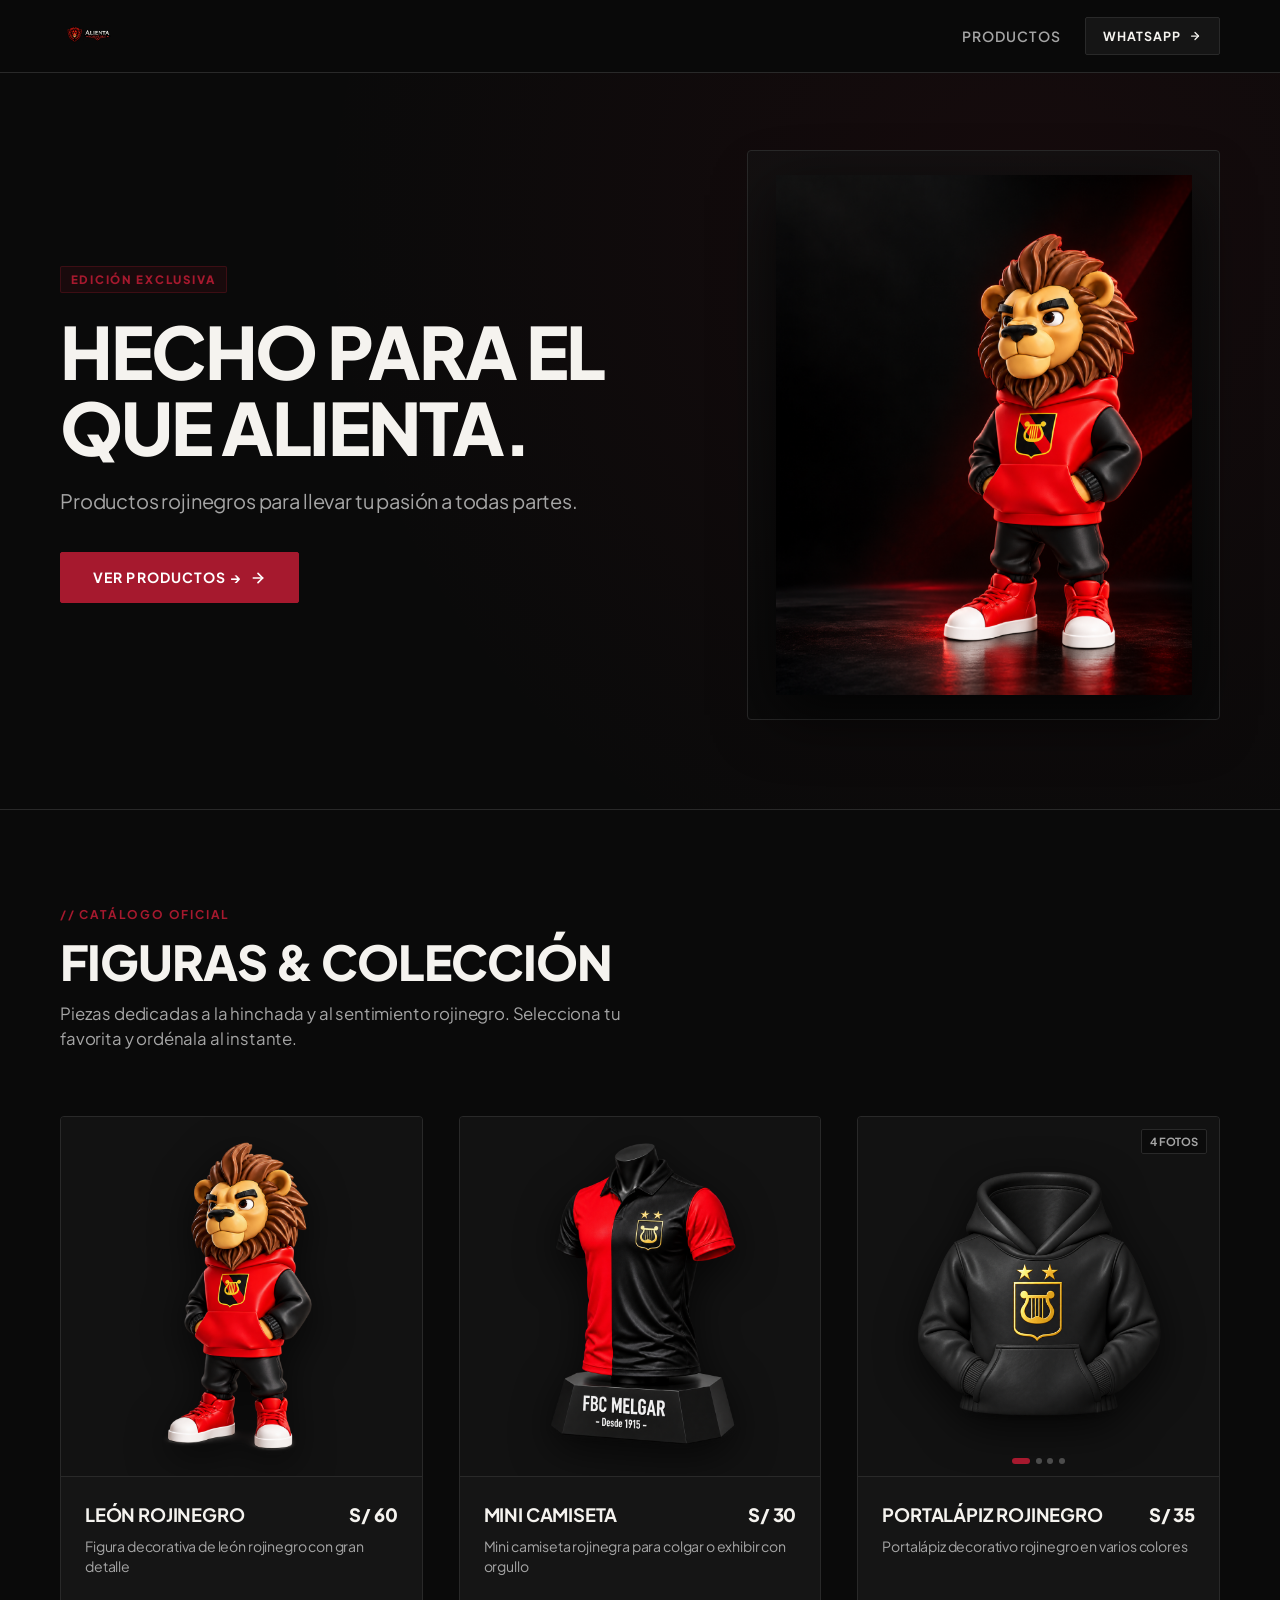
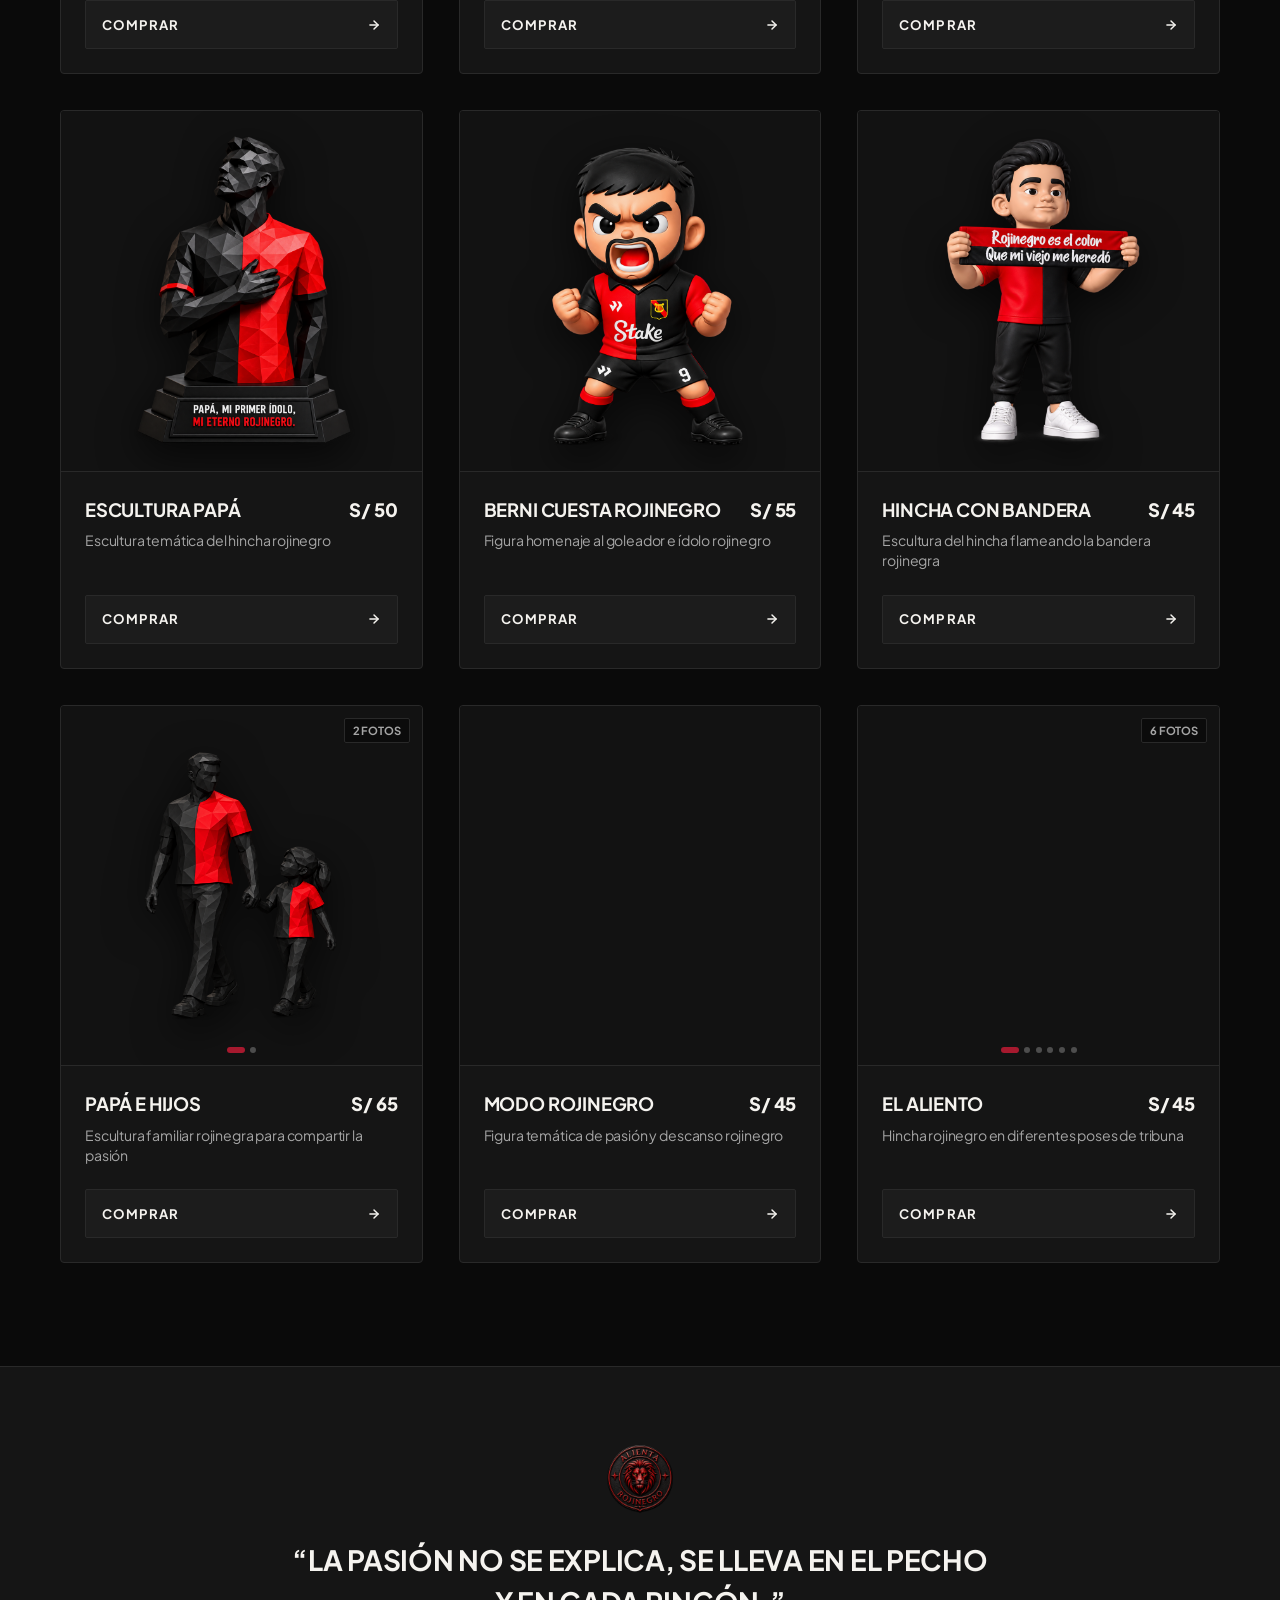
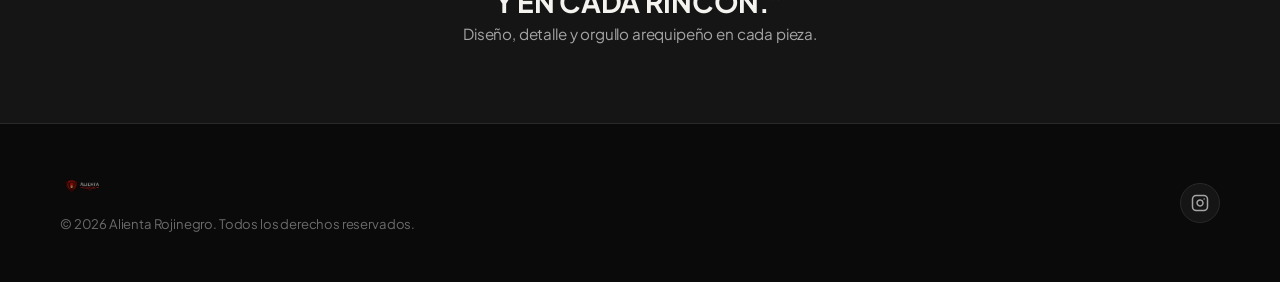
==== index.html @ 3a3b74c4 "Actualización catálogo 2026-09-05 17:03" ====
<!DOCTYPE html>
<html lang="es">
<head>
  <meta charset="UTF-8">
  <meta name="viewport" content="width=device-width, initial-scale=1.0">
  <title>Alienta Rojinegro — Pasión y Colección Rojinegra</title>
  <meta name="description" content="Landing page oficial de Alienta Rojinegro. Productos y figuras de colección rojinegras hechas para el que alienta. Compra directa y personalizada por WhatsApp.">
  <link rel="canonical" href="https://alientarojinegro.com/">
  
  <!-- Open Graph / Meta Social -->
  <meta property="og:type" content="website">
  <meta property="og:url" content="https://alientarojinegro.com/">
  <meta property="og:title" content="Alienta Rojinegro — Pasión Rojinegra">
  <meta property="og:description" content="Productos rojinegros para llevar tu pasión a todas partes. Catálogo exclusivo con compra directa por WhatsApp.">
  <meta property="og:image" content="assets/optimized/hero/HERO.png">
  
  <!-- Favicon -->
  <link rel="icon" type="image/png" href="favicon.png">
  
  <!-- Tipografía Google Fonts con fallback nativo -->
  <link rel="preconnect" href="https://fonts.googleapis.com">
  <link rel="preconnect" href="https://fonts.gstatic.com" crossorigin>
  <link href="https://fonts.googleapis.com/css2?family=Cinzel:wght@700&family=Plus+Jakarta+Sans:wght@400;500;600;700;800&display=swap" rel="stylesheet">

  <link rel="stylesheet" href="estilos.css">
</head>
<body>

  <!-- Header Sticky & Discreto -->
  <header class="header" id="header">
    <div class="container header-inner">
      <a href="#inicio" class="logo-link" aria-label="Ir al inicio de Alienta Rojinegro">
        <img src="assets/optimized/logos/LogoHorizontal.png" alt="Alienta Rojinegro Logo" class="logo-img" onerror="this.src='Imagenes/logos/LogoHorizontal.png'">
      </a>
      
      <nav class="nav-links">
        <a href="#productos" class="nav-link">Productos</a>
        <a href="#" id="header-whatsapp-btn" class="btn btn-header" target="_blank" rel="noopener noreferrer">
          <span>WhatsApp</span>
          <svg class="icon-arrow" width="12" height="12" viewBox="0 0 24 24" fill="none" stroke="currentColor" stroke-width="2.5" stroke-linecap="round" stroke-linejoin="round"><line x1="5" y1="12" x2="19" y2="12"></line><polyline points="12 5 19 12 12 19"></polyline></svg>
        </a>
      </nav>
    </div>
  </header>

  <main id="main-content">
    
    <!-- Hero Section Editorial -->
    <section class="hero-section" id="inicio">
      <div class="container hero-grid">
        <div class="hero-content">
          <span class="hero-badge">EDICIÓN EXCLUSIVA</span>
          <h1 class="hero-title" id="hero-title">Hecho para el que alienta.</h1>
          <p class="hero-subtitle" id="hero-subtitle">Productos rojinegros para llevar tu pasión a todas partes.</p>
          <div class="hero-actions">
            <a href="#productos" class="btn btn-primary" id="hero-cta-btn">
              <span id="hero-cta-text">VER PRODUCTOS</span>
              <svg class="icon-arrow" width="16" height="16" viewBox="0 0 24 24" fill="none" stroke="currentColor" stroke-width="2.5" stroke-linecap="round" stroke-linejoin="round"><line x1="5" y1="12" x2="19" y2="12"></line><polyline points="12 5 19 12 12 19"></polyline></svg>
            </a>
          </div>
        </div>
        
        <div class="hero-visual">
          <div class="hero-image-wrapper">
            <img src="assets/optimized/hero/HERO.png" alt="Figura de colección Alienta Rojinegro" class="hero-image" fetchpriority="high" onerror="this.src='Imagenes/hero/HERO.png'">
          </div>
        </div>
      </div>
    </section>

    <!-- Sección Catálogo -->
    <section class="catalog-section" id="productos">
      <div class="container">
        <header class="section-header">
          <div class="section-tag">// CATÁLOGO OFICIAL</div>
          <h2 class="section-title">FIGURAS & COLECCIÓN</h2>
          <p class="section-description">Piezas dedicadas a la hinchada y al sentimiento rojinegro. Selecciona tu favorita y ordénala al instante.</p>
        </header>

        <!-- Grid de Productos -->
        <div class="products-grid" id="products-grid">
          <!-- Renderizado dinámico vía JavaScript -->
          <div class="loading-state">
            <div class="loading-spinner"></div>
            <p>Cargando catálogo...</p>
          </div>
        </div>
      </div>
    </section>

    <!-- Manifiesto de Marca Sobrio y Editorial -->
    <section class="brand-manifesto">
      <div class="container manifesto-inner">
        <div class="manifesto-seal">
          <img src="assets/optimized/logos/Sello.png" alt="Sello Alienta Rojinegro" class="seal-img" onerror="this.src='Imagenes/logos/Sello.png'">
        </div>
        <div class="manifesto-text">
          <p class="manifesto-quote">“La pasión no se explica, se lleva en el pecho y en cada rincón.”</p>
          <p class="manifesto-caption">Diseño, detalle y orgullo arequipeño en cada pieza.</p>
        </div>
      </div>
    </section>

  </main>

  <!-- Footer Mínimo y Elegante -->
  <footer class="footer">
    <div class="container footer-inner">
      <div class="footer-brand">
        <img src="assets/optimized/logos/LogoHorizontal.png" alt="Alienta Rojinegro" class="footer-logo" onerror="this.src='Imagenes/logos/LogoHorizontal.png'">
        <p class="footer-copy" id="footer-copy">© 2026 Alienta Rojinegro. Todos los derechos reservados.</p>
      </div>

      <div class="footer-social" id="footer-social">
        <!-- Generado dinámicamente según configuración -->
      </div>
    </div>
  </footer>

  <!-- Scripts -->
  <!-- 1. Carga de datos compilados (permite funcionamiento 100% offline y sin bloqueo CORS) -->
  <script src="datos/catalogo.js"></script>
  <!-- 2. Lógica interactiva de carrusel, swipe táctil y WhatsApp -->
  <script src="app.js"></script>
</body>
</html>
---- estilos.css ----
/* ==========================================================================
   ALIENTA ROJINEGRO — HOJA DE ESTILOS EDITORIAL
   Inspirado en la estética COPA Football: Minimalista, sobrio, premium.
   Paleta: #0A0A0A (Fondo) | #151515 (Superficie) | #A6192E (Rojo) | #C41E3A (Acento)
   ========================================================================== */

:root {
  --bg-primary: #0A0A0A;
  --bg-secondary: #151515;
  --bg-tertiary: #1C1C1C;
  --border-color: #292929;
  --border-subtle: #202020;
  --red-primary: #A6192E;
  --red-hover: #C41E3A;
  --text-primary: #F5F3EF;
  --text-secondary: #A5A5A5;
  --text-muted: #6B6B6B;
  
  --font-sans: 'Plus Jakarta Sans', -apple-system, BlinkMacSystemFont, 'Segoe UI', Roboto, Helvetica, Arial, sans-serif;
  --font-display: 'Plus Jakarta Sans', sans-serif;
  
  --transition-fast: 0.2s ease;
  --transition-normal: 0.3s cubic-bezier(0.16, 1, 0.3, 1);
  --radius-sm: 2px;
  --radius-md: 4px;
  --container-max: 1240px;
}

/* --------------------------------------------------------------------------
   RESET & REGLAS BASE
   -------------------------------------------------------------------------- */
*, *::before, *::after {
  box-sizing: border-box;
  margin: 0;
  padding: 0;
}

html {
  font-size: 16px;
  scroll-behavior: smooth;
  -webkit-text-size-adjust: 100%;
}

body {
  background-color: var(--bg-primary);
  color: var(--text-primary);
  font-family: var(--font-sans);
  line-height: 1.5;
  letter-spacing: -0.01em;
  -webkit-font-smoothing: antialiased;
  -moz-osx-font-smoothing: grayscale;
  overflow-x: hidden;
}

img {
  max-width: 100%;
  height: auto;
  display: block;
  user-select: none;
  -webkit-user-drag: none;
}

a {
  color: inherit;
  text-decoration: none;
}

button {
  font-family: inherit;
  cursor: pointer;
  border: none;
  background: none;
}

.container {
  width: 100%;
  max-width: var(--container-max);
  margin-left: auto;
  margin-right: auto;
  padding-left: clamp(1rem, 4vw, 2.5rem);
  padding-right: clamp(1rem, 4vw, 2.5rem);
}

/* --------------------------------------------------------------------------
   HEADER
   -------------------------------------------------------------------------- */
.header {
  position: sticky;
  top: 0;
  z-index: 100;
  background: rgba(10, 10, 10, 0.88);
  backdrop-filter: blur(14px);
  -webkit-backdrop-filter: blur(14px);
  border-bottom: 1px solid var(--border-color);
  transition: border-color var(--transition-fast);
}

.header-inner {
  display: flex;
  align-items: center;
  justify-content: space-between;
  height: 72px;
}

.logo-link {
  display: flex;
  align-items: center;
}

.logo-img {
  height: 38px;
  width: auto;
  object-fit: contain;
  transition: opacity var(--transition-fast);
}

.logo-link:hover .logo-img {
  opacity: 0.9;
}

.nav-links {
  display: flex;
  align-items: center;
  gap: 1.5rem;
}

.nav-link {
  font-size: 0.875rem;
  font-weight: 600;
  text-transform: uppercase;
  letter-spacing: 0.08em;
  color: var(--text-secondary);
  transition: color var(--transition-fast);
}

.nav-link:hover {
  color: var(--text-primary);
}

/* Botones */
.btn {
  display: inline-flex;
  align-items: center;
  justify-content: center;
  gap: 0.5rem;
  font-weight: 700;
  font-size: 0.85rem;
  text-transform: uppercase;
  letter-spacing: 0.08em;
  padding: 0.75rem 1.4rem;
  border-radius: var(--radius-sm);
  transition: all var(--transition-normal);
  white-space: nowrap;
}

.btn-header {
  background-color: var(--bg-secondary);
  color: var(--text-primary);
  border: 1px solid var(--border-color);
  padding: 0.55rem 1.1rem;
  font-size: 0.78rem;
}

.btn-header:hover {
  border-color: var(--red-primary);
  background-color: var(--bg-tertiary);
  color: var(--text-primary);
}

.btn-primary {
  background-color: var(--red-primary);
  color: #FFFFFF;
  border: 1px solid var(--red-primary);
  padding: 0.9rem 2rem;
  font-size: 0.875rem;
}

.btn-primary:hover {
  background-color: var(--red-hover);
  border-color: var(--red-hover);
  transform: translateY(-1px);
}

.icon-arrow {
  transition: transform var(--transition-fast);
}

.btn:hover .icon-arrow {
  transform: translateX(3px);
}

/* --------------------------------------------------------------------------
   HERO SECTION
   -------------------------------------------------------------------------- */
.hero-section {
  position: relative;
  padding-top: clamp(2.5rem, 6vw, 5rem);
  padding-bottom: clamp(3rem, 7vw, 6rem);
  border-bottom: 1px solid var(--border-color);
  background: radial-gradient(circle at 80% 20%, rgba(166, 25, 46, 0.08) 0%, transparent 60%);
}

.hero-grid {
  display: grid;
  grid-template-columns: 1fr;
  gap: 2.5rem;
  align-items: center;
}

.hero-content {
  display: flex;
  flex-direction: column;
  align-items: flex-start;
}

.hero-badge {
  display: inline-block;
  font-size: 0.72rem;
  font-weight: 800;
  text-transform: uppercase;
  letter-spacing: 0.15em;
  color: var(--red-primary);
  margin-bottom: 1.25rem;
  padding: 0.25rem 0.6rem;
  background-color: rgba(166, 25, 46, 0.1);
  border: 1px solid rgba(166, 25, 46, 0.25);
  border-radius: var(--radius-sm);
}

.hero-title {
  font-family: var(--font-display);
  font-size: clamp(2.5rem, 6vw, 4.5rem);
  font-weight: 800;
  line-height: 1.05;
  letter-spacing: -0.03em;
  color: var(--text-primary);
  margin-bottom: 1.25rem;
  text-transform: uppercase;
}

.hero-subtitle {
  font-size: clamp(1.05rem, 2vw, 1.25rem);
  line-height: 1.55;
  color: var(--text-secondary);
  max-width: 520px;
  margin-bottom: 2.25rem;
  font-weight: 400;
}

.hero-actions {
  display: flex;
  align-items: center;
  gap: 1rem;
}

.hero-visual {
  display: flex;
  justify-content: center;
  align-items: center;
}

.hero-image-wrapper {
  position: relative;
  width: 100%;
  max-width: 540px;
  border-radius: var(--radius-md);
  padding: 1.5rem;
  background: linear-gradient(180deg, rgba(21, 21, 21, 0.6) 0%, rgba(10, 10, 10, 0.8) 100%);
  border: 1px solid var(--border-color);
}

.hero-image {
  width: 100%;
  height: auto;
  max-height: 520px;
  object-fit: contain;
  filter: drop-shadow(0 20px 30px rgba(0, 0, 0, 0.7));
  transition: transform var(--transition-normal);
}

.hero-image-wrapper:hover .hero-image {
  transform: scale(1.02);
}

/* --------------------------------------------------------------------------
   CATALOG SECTION
   -------------------------------------------------------------------------- */
.catalog-section {
  padding-top: clamp(3.5rem, 8vw, 6rem);
  padding-bottom: clamp(4rem, 8vw, 7rem);
}

.section-header {
  margin-bottom: clamp(2.5rem, 5vw, 4rem);
}

.section-tag {
  font-size: 0.75rem;
  font-weight: 700;
  text-transform: uppercase;
  letter-spacing: 0.15em;
  color: var(--red-primary);
  margin-bottom: 0.75rem;
}

.section-title {
  font-family: var(--font-display);
  font-size: clamp(2rem, 4vw, 3rem);
  font-weight: 800;
  text-transform: uppercase;
  letter-spacing: -0.02em;
  color: var(--text-primary);
  line-height: 1.1;
  margin-bottom: 0.75rem;
}

.section-description {
  font-size: 1.05rem;
  color: var(--text-secondary);
  max-width: 600px;
}

/* Grid de Productos */
.products-grid {
  display: grid;
  grid-template-columns: 1fr;
  gap: 2rem;
}

@media (min-width: 640px) {
  .products-grid {
    grid-template-columns: repeat(2, 1fr);
    gap: 1.75rem;
  }
}

@media (min-width: 1024px) {
  .products-grid {
    grid-template-columns: repeat(3, 1fr);
    gap: 2.25rem;
  }
}

/* Tarjeta de Producto */
.product-card {
  display: flex;
  flex-direction: column;
  background-color: var(--bg-secondary);
  border: 1px solid var(--border-color);
  border-radius: var(--radius-md);
  overflow: hidden;
  transition: border-color var(--transition-fast), transform var(--transition-normal);
}

.product-card:hover {
  border-color: #3D3D3D;
}

/* Contenedor Visual / Carrusel */
.card-media {
  position: relative;
  width: 100%;
  aspect-ratio: 1 / 1;
  background-color: #121212;
  border-bottom: 1px solid var(--border-color);
  display: flex;
  align-items: center;
  justify-content: center;
  overflow: hidden;
}

/* Carrusel de diapositivas */
.carousel-track {
  display: flex;
  width: 100%;
  height: 100%;
  overflow-x: auto;
  scroll-snap-type: x mandatory;
  scrollbar-width: none; /* Firefox */
  -ms-overflow-style: none; /* IE/Edge */
  -webkit-overflow-scrolling: touch;
}

.carousel-track::-webkit-scrollbar {
  display: none; /* Chrome/Safari */
}

.carousel-slide {
  flex: 0 0 100%;
  width: 100%;
  height: 100%;
  scroll-snap-align: start;
  display: flex;
  align-items: center;
  justify-content: center;
  padding: 1.5rem;
}

.card-img {
  max-width: 88%;
  max-height: 88%;
  object-fit: contain;
  filter: drop-shadow(0 12px 20px rgba(0, 0, 0, 0.65));
  transition: transform var(--transition-normal);
}

.product-card:hover .card-img {
  transform: scale(1.03);
}

/* Controles de Carrusel (Desktop) */
.carousel-nav-btn {
  position: absolute;
  top: 50%;
  transform: translateY(-50%);
  width: 36px;
  height: 36px;
  border-radius: 50%;
  background-color: rgba(15, 15, 15, 0.85);
  border: 1px solid var(--border-color);
  color: var(--text-primary);
  display: flex;
  align-items: center;
  justify-content: center;
  z-index: 10;
  opacity: 0;
  transition: all var(--transition-fast);
  backdrop-filter: blur(4px);
}

.carousel-nav-btn.prev {
  left: 0.75rem;
}

.carousel-nav-btn.next {
  right: 0.75rem;
}

.card-media:hover .carousel-nav-btn,
.carousel-nav-btn:focus-visible {
  opacity: 1;
}

.carousel-nav-btn:hover {
  background-color: var(--red-primary);
  border-color: var(--red-primary);
  color: #FFFFFF;
}

/* Indicadores de Carrusel (Dots) */
.carousel-dots {
  position: absolute;
  bottom: 0.75rem;
  left: 0;
  right: 0;
  display: flex;
  justify-content: center;
  gap: 0.35rem;
  z-index: 5;
  pointer-events: none;
}

.dot {
  width: 6px;
  height: 6px;
  border-radius: 50%;
  background-color: rgba(255, 255, 255, 0.25);
  transition: all var(--transition-fast);
}

.dot.active {
  background-color: var(--red-primary);
  width: 18px;
  border-radius: 3px;
}

/* Insignia de variantes múltiples */
.badge-multiphoto {
  position: absolute;
  top: 0.75rem;
  right: 0.75rem;
  background-color: rgba(10, 10, 10, 0.75);
  border: 1px solid var(--border-color);
  color: var(--text-secondary);
  font-size: 0.7rem;
  font-weight: 700;
  padding: 0.2rem 0.5rem;
  border-radius: var(--radius-sm);
  backdrop-filter: blur(4px);
  z-index: 5;
  pointer-events: none;
}

/* Información del Producto */
.card-content {
  padding: 1.5rem;
  display: flex;
  flex-direction: column;
  flex-grow: 1;
}

.card-header-row {
  display: flex;
  justify-content: space-between;
  align-items: baseline;
  gap: 0.75rem;
  margin-bottom: 0.5rem;
}

.product-name {
  font-family: var(--font-display);
  font-size: 1.15rem;
  font-weight: 700;
  color: var(--text-primary);
  letter-spacing: -0.01em;
  text-transform: uppercase;
}

.product-price {
  font-size: 1.15rem;
  font-weight: 800;
  color: var(--text-primary);
  white-space: nowrap;
}

.product-desc {
  font-size: 0.88rem;
  color: var(--text-secondary);
  line-height: 1.4;
  margin-bottom: 1.5rem;
  display: -webkit-box;
  -webkit-line-clamp: 2;
  -webkit-box-orient: vertical;
  overflow: hidden;
  flex-grow: 1;
}

/* Botón Comprar */
.btn-buy {
  width: 100%;
  background-color: var(--bg-tertiary);
  color: var(--text-primary);
  border: 1px solid var(--border-color);
  padding: 0.85rem 1rem;
  font-size: 0.82rem;
  font-weight: 700;
  letter-spacing: 0.08em;
  text-transform: uppercase;
  border-radius: var(--radius-sm);
  display: flex;
  align-items: center;
  justify-content: space-between;
  transition: all var(--transition-fast);
}

.btn-buy:hover {
  background-color: var(--red-primary);
  border-color: var(--red-primary);
  color: #FFFFFF;
}

.btn-buy .icon-arrow {
  transition: transform var(--transition-fast);
}

.btn-buy:hover .icon-arrow {
  transform: translateX(4px);
}

/* Estado de carga / vacío */
.loading-state, .empty-state {
  grid-column: 1 / -1;
  text-align: center;
  padding: 4rem 1rem;
  color: var(--text-secondary);
}

.loading-spinner {
  width: 32px;
  height: 32px;
  border: 3px solid var(--border-color);
  border-top-color: var(--red-primary);
  border-radius: 50%;
  animation: spin 0.8s linear infinite;
  margin: 0 auto 1rem;
}

@keyframes spin {
  to { transform: rotate(360deg); }
}

/* --------------------------------------------------------------------------
   BRAND MANIFESTO SECTION
   -------------------------------------------------------------------------- */
.brand-manifesto {
  padding-top: clamp(3rem, 6vw, 5rem);
  padding-bottom: clamp(3rem, 6vw, 5rem);
  border-top: 1px solid var(--border-color);
  border-bottom: 1px solid var(--border-color);
  background-color: var(--bg-secondary);
}

.manifesto-inner {
  display: flex;
  flex-direction: column;
  align-items: center;
  text-align: center;
  gap: 1.5rem;
}

.seal-img {
  width: 72px;
  height: auto;
  opacity: 0.85;
}

.manifesto-quote {
  font-family: var(--font-display);
  font-size: clamp(1.25rem, 3vw, 1.75rem);
  font-weight: 700;
  color: var(--text-primary);
  letter-spacing: -0.01em;
  max-width: 700px;
  text-transform: uppercase;
}

.manifesto-caption {
  font-size: 0.95rem;
  color: var(--text-secondary);
}

/* --------------------------------------------------------------------------
   FOOTER
   -------------------------------------------------------------------------- */
.footer {
  padding: 3rem 0;
  background-color: var(--bg-primary);
}

.footer-inner {
  display: flex;
  flex-direction: column;
  gap: 2rem;
  align-items: center;
  text-align: center;
}

@media (min-width: 768px) {
  .footer-inner {
    flex-direction: row;
    justify-content: space-between;
    text-align: left;
  }
}

.footer-logo {
  height: 30px;
  width: auto;
  margin-bottom: 0.75rem;
  opacity: 0.8;
}

.footer-copy {
  font-size: 0.82rem;
  color: var(--text-muted);
}

.footer-social {
  display: flex;
  align-items: center;
  gap: 1rem;
}

.social-link {
  display: inline-flex;
  align-items: center;
  justify-content: center;
  width: 40px;
  height: 40px;
  border-radius: 50%;
  background-color: var(--bg-secondary);
  border: 1px solid var(--border-color);
  color: var(--text-secondary);
  transition: all var(--transition-fast);
}

.social-link:hover {
  background-color: var(--bg-tertiary);
  border-color: var(--red-primary);
  color: var(--text-primary);
  transform: translateY(-2px);
}

/* --------------------------------------------------------------------------
   RESPONSIVE QUERIES
   -------------------------------------------------------------------------- */
@media (min-width: 768px) {
  .hero-grid {
    grid-template-columns: 1.15fr 0.85fr;
    gap: 3rem;
  }

  .hero-title {
    max-width: 600px;
  }
}

@media (max-width: 640px) {
  .header-inner {
    height: 64px;
  }

  .logo-img {
    height: 30px;
  }

  .hero-actions {
    width: 100%;
  }

  .hero-actions .btn {
    width: 100%;
  }

  /* En móvil, las flechas de carrusel se ocultan para priorizar el gesto táctil swipe */
  .carousel-nav-btn {
    display: none;
  }
}
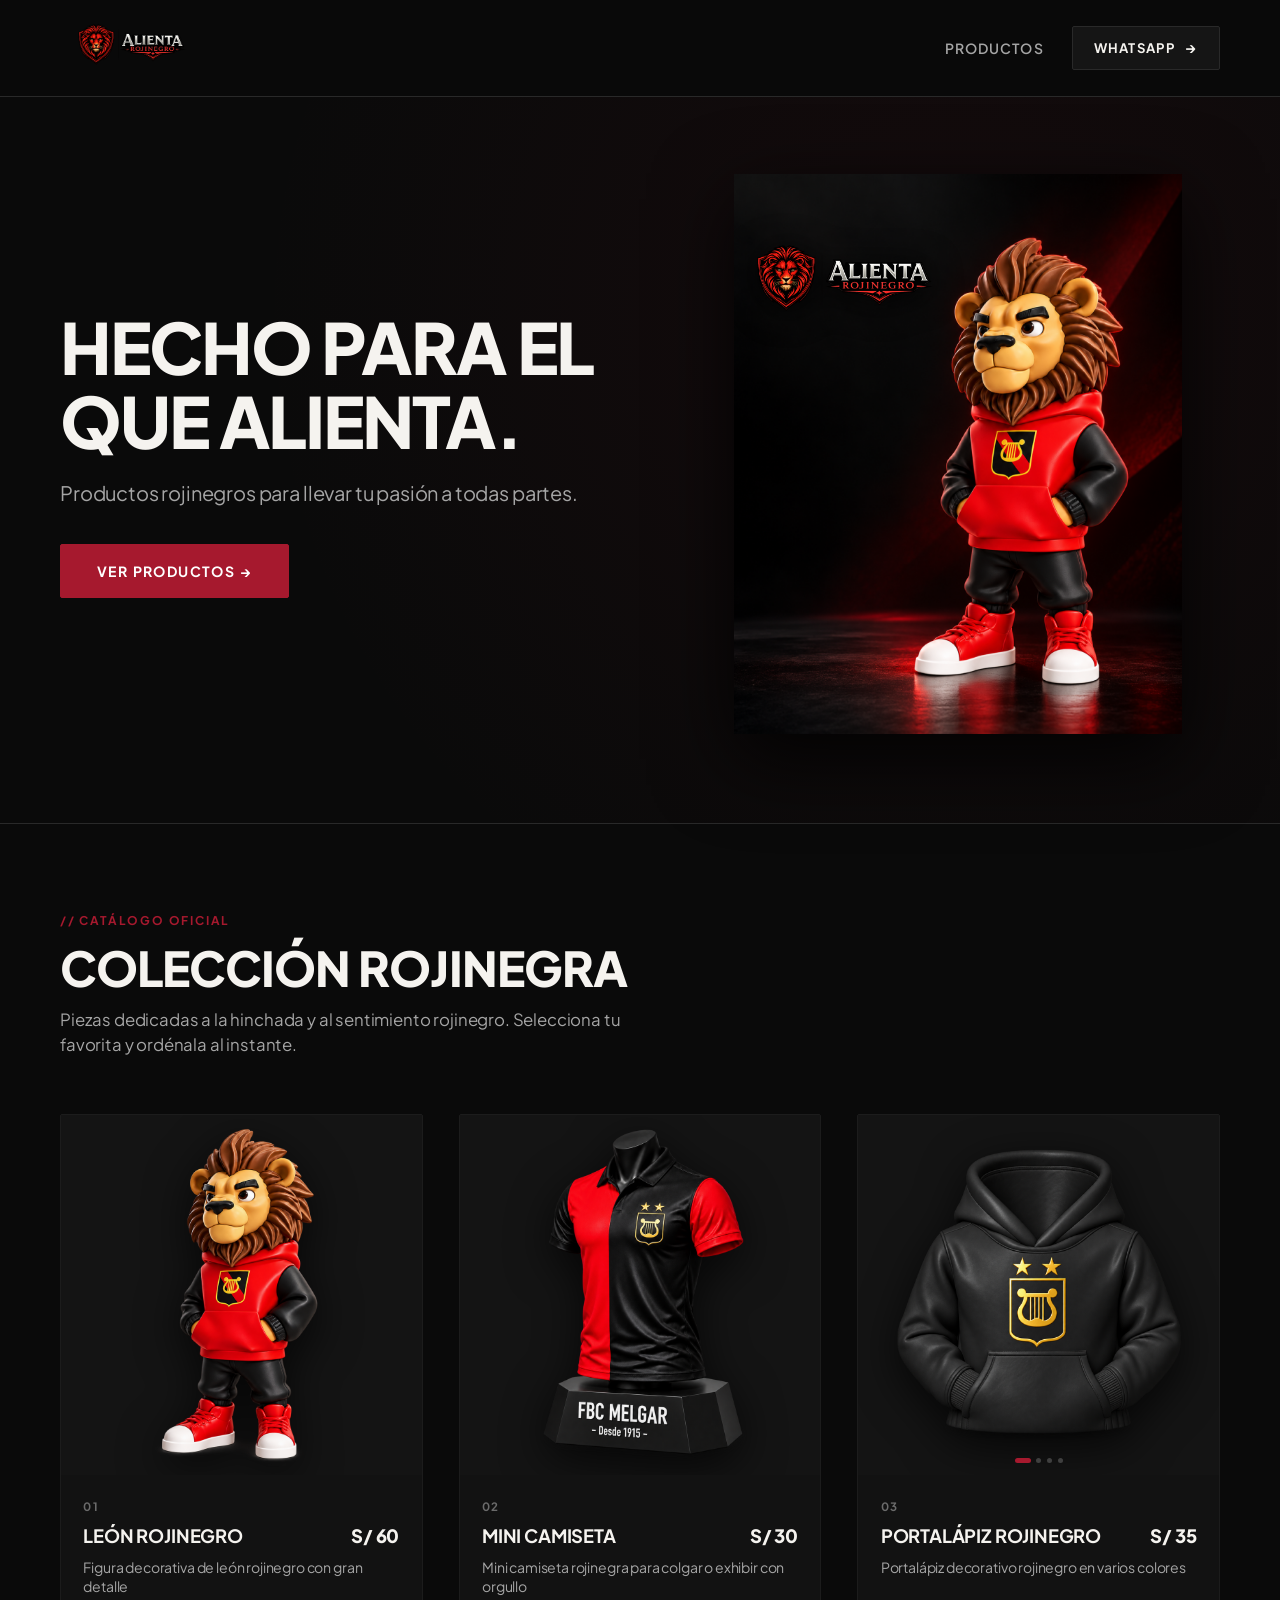
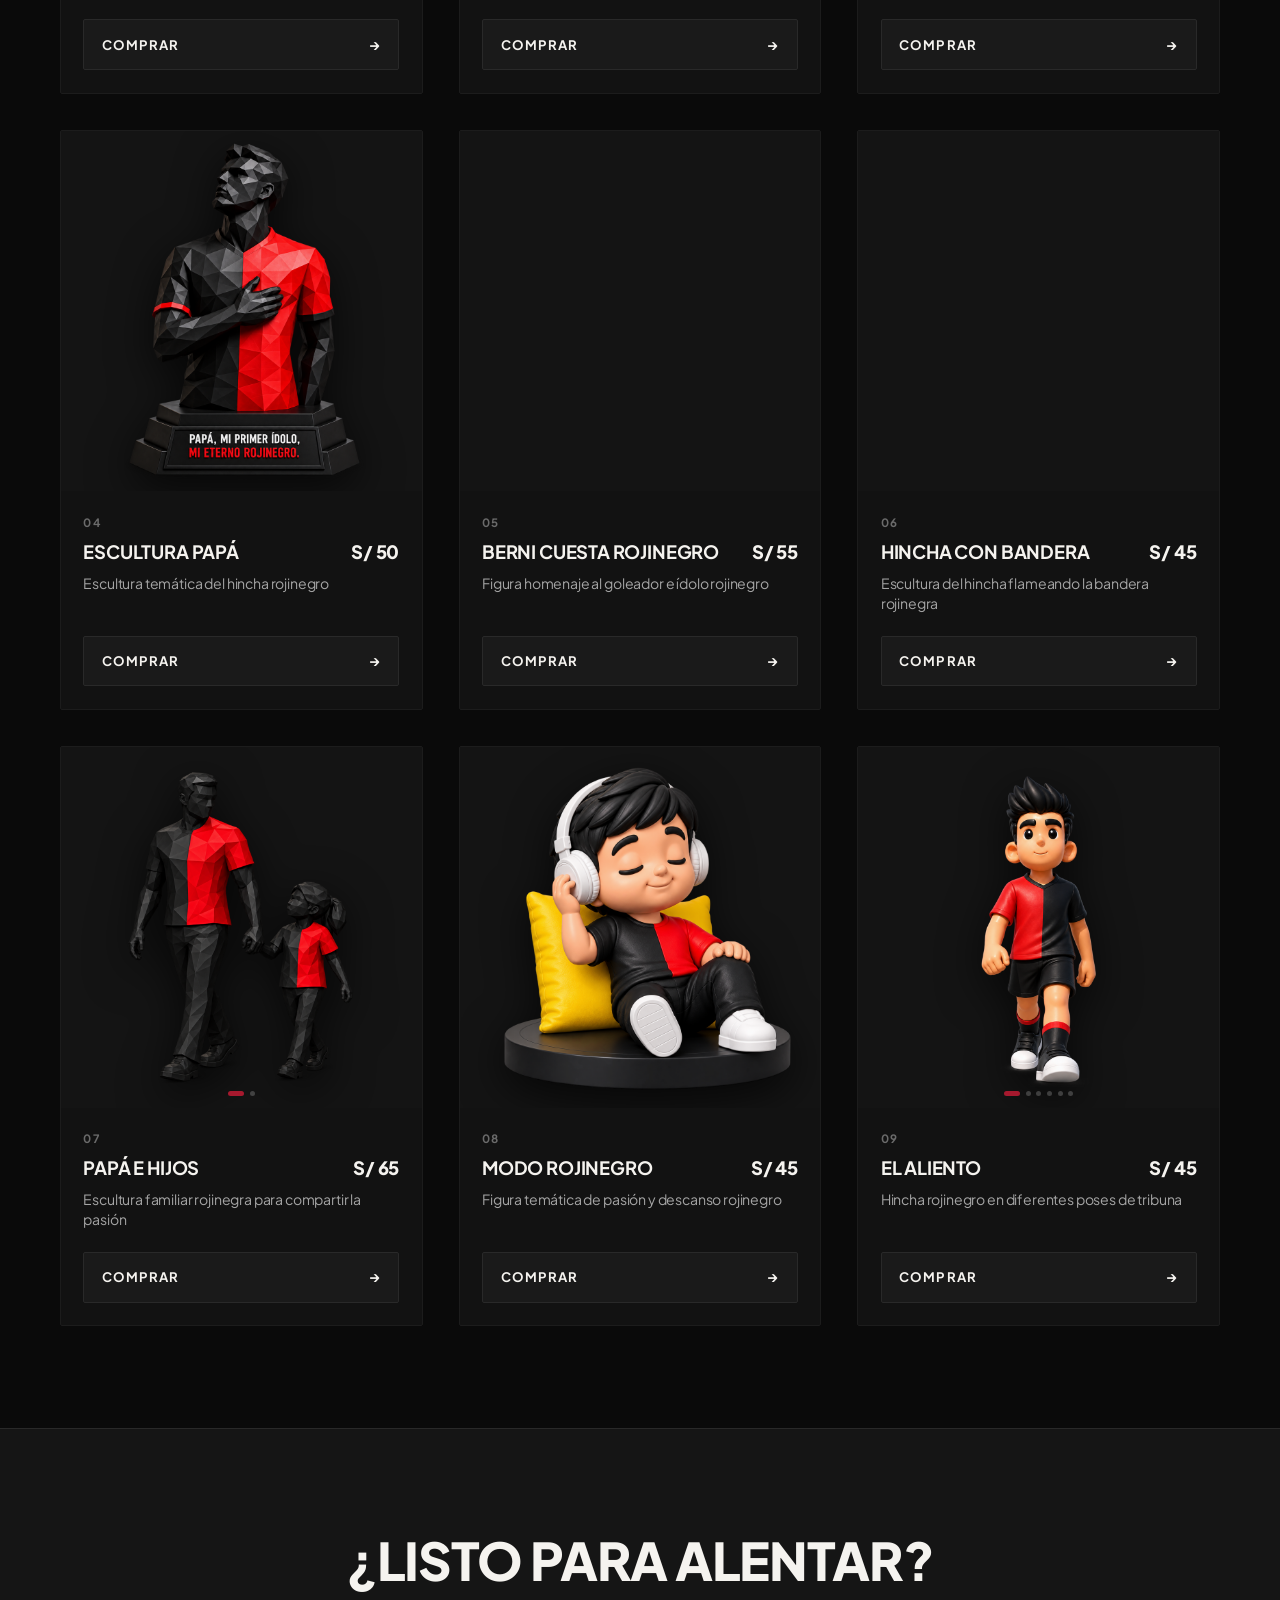
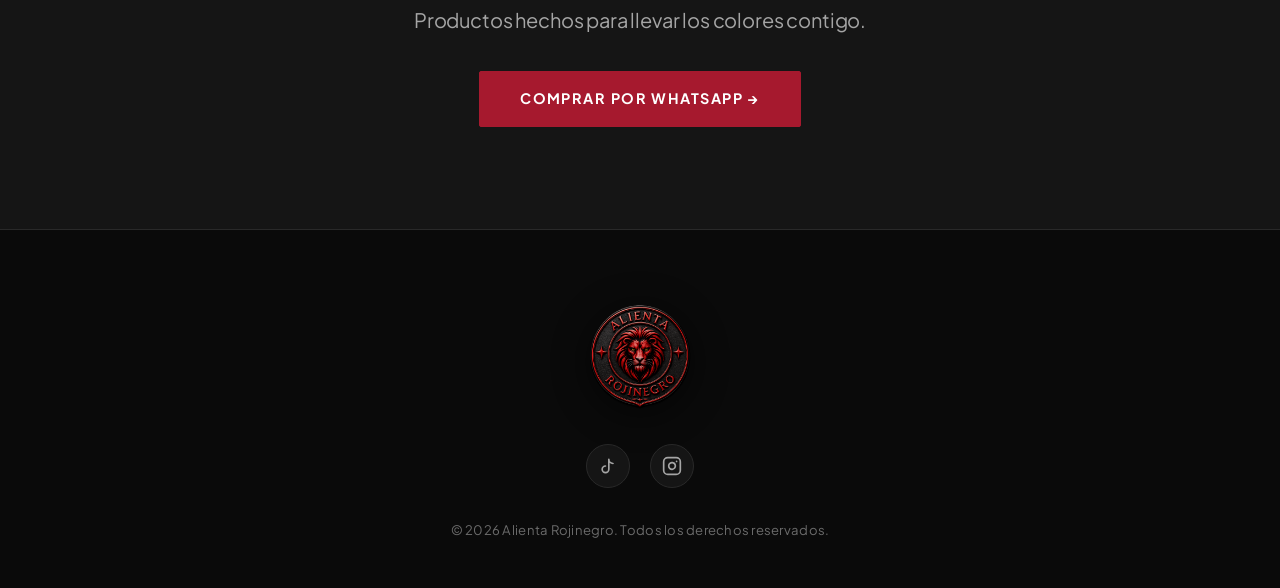
==== commit de7edc70: "Producción: Versión final aprobada para alientarojinegro.com" ====
--- a/index.html
+++ b/index.html
@@ -20,13 +20,13 @@
   <!-- Tipografía Google Fonts con fallback nativo -->
   <link rel="preconnect" href="https://fonts.googleapis.com">
   <link rel="preconnect" href="https://fonts.gstatic.com" crossorigin>
-  <link href="https://fonts.googleapis.com/css2?family=Cinzel:wght@700&family=Plus+Jakarta+Sans:wght@400;500;600;700;800&display=swap" rel="stylesheet">
+  <link href="https://fonts.googleapis.com/css2?family=Plus+Jakarta+Sans:wght@400;500;600;700;800&display=swap" rel="stylesheet">
 
   <link rel="stylesheet" href="estilos.css">
 </head>
 <body>
 
-  <!-- Header Sticky & Discreto -->
+  <!-- Header Sticky & Discreto con Logo de mayor presencia -->
   <header class="header" id="header">
     <div class="container header-inner">
       <a href="#inicio" class="logo-link" aria-label="Ir al inicio de Alienta Rojinegro">
@@ -37,7 +37,7 @@
         <a href="#productos" class="nav-link">Productos</a>
         <a href="#" id="header-whatsapp-btn" class="btn btn-header" target="_blank" rel="noopener noreferrer">
           <span>WhatsApp</span>
-          <svg class="icon-arrow" width="12" height="12" viewBox="0 0 24 24" fill="none" stroke="currentColor" stroke-width="2.5" stroke-linecap="round" stroke-linejoin="round"><line x1="5" y1="12" x2="19" y2="12"></line><polyline points="12 5 19 12 12 19"></polyline></svg>
+          <span class="btn-arrow">→</span>
         </a>
       </nav>
     </div>
@@ -49,20 +49,20 @@
     <section class="hero-section" id="inicio">
       <div class="container hero-grid">
         <div class="hero-content">
-          <span class="hero-badge">EDICIÓN EXCLUSIVA</span>
           <h1 class="hero-title" id="hero-title">Hecho para el que alienta.</h1>
           <p class="hero-subtitle" id="hero-subtitle">Productos rojinegros para llevar tu pasión a todas partes.</p>
           <div class="hero-actions">
-            <a href="#productos" class="btn btn-primary" id="hero-cta-btn">
-              <span id="hero-cta-text">VER PRODUCTOS</span>
-              <svg class="icon-arrow" width="16" height="16" viewBox="0 0 24 24" fill="none" stroke="currentColor" stroke-width="2.5" stroke-linecap="round" stroke-linejoin="round"><line x1="5" y1="12" x2="19" y2="12"></line><polyline points="12 5 19 12 12 19"></polyline></svg>
-            </a>
+            <a href="#productos" class="btn btn-primary" id="hero-cta-btn">VER PRODUCTOS →</a>
           </div>
         </div>
         
         <div class="hero-visual">
           <div class="hero-image-wrapper">
             <img src="assets/optimized/hero/HERO.png" alt="Figura de colección Alienta Rojinegro" class="hero-image" fetchpriority="high" onerror="this.src='Imagenes/hero/HERO.png'">
+            <!-- Logo integrado dentro de la composición fotográfica Hero -->
+            <div class="hero-overlay-logo-container">
+              <img src="assets/optimized/logos/LogoHorizontal.png" alt="Alienta Rojinegro" class="hero-overlay-logo" onerror="this.src='Imagenes/logos/LogoHorizontal.png'">
+            </div>
           </div>
         </div>
       </div>
@@ -73,7 +73,7 @@
       <div class="container">
         <header class="section-header">
           <div class="section-tag">// CATÁLOGO OFICIAL</div>
-          <h2 class="section-title">FIGURAS & COLECCIÓN</h2>
+          <h2 class="section-title">COLECCIÓN ROJINEGRA</h2>
           <p class="section-description">Piezas dedicadas a la hinchada y al sentimiento rojinegro. Selecciona tu favorita y ordénala al instante.</p>
         </header>
 
@@ -88,32 +88,31 @@
       </div>
     </section>
 
-    <!-- Manifiesto de Marca Sobrio y Editorial -->
-    <section class="brand-manifesto">
-      <div class="container manifesto-inner">
-        <div class="manifesto-seal">
-          <img src="assets/optimized/logos/Sello.png" alt="Sello Alienta Rojinegro" class="seal-img" onerror="this.src='Imagenes/logos/Sello.png'">
-        </div>
-        <div class="manifesto-text">
-          <p class="manifesto-quote">“La pasión no se explica, se lleva en el pecho y en cada rincón.”</p>
-          <p class="manifesto-caption">Diseño, detalle y orgullo arequipeño en cada pieza.</p>
-        </div>
+    <!-- Sección Comercial Final / Cierre de Compra -->
+    <section class="final-cta-section" id="contacto">
+      <div class="container final-cta-inner">
+        <h2 class="final-cta-title">¿LISTO PARA ALENTAR?</h2>
+        <p class="final-cta-subtitle">Productos hechos para llevar los colores contigo.</p>
+        <a href="#" id="final-whatsapp-btn" class="btn btn-primary btn-final-cta" target="_blank" rel="noopener noreferrer">
+          COMPRAR POR WHATSAPP →
+        </a>
       </div>
     </section>
 
   </main>
 
-  <!-- Footer Mínimo y Elegante -->
+  <!-- Footer Compacto y Elegante con Sello Oficial -->
   <footer class="footer">
     <div class="container footer-inner">
-      <div class="footer-brand">
-        <img src="assets/optimized/logos/LogoHorizontal.png" alt="Alienta Rojinegro" class="footer-logo" onerror="this.src='Imagenes/logos/LogoHorizontal.png'">
-        <p class="footer-copy" id="footer-copy">© 2026 Alienta Rojinegro. Todos los derechos reservados.</p>
-      </div>
+      <a href="#inicio" class="footer-brand-link" aria-label="Volver arriba">
+        <img src="assets/optimized/logos/Sello.png" alt="Sello Alienta Rojinegro" class="footer-seal" onerror="this.src='Imagenes/logos/Sello.png'">
+      </a>
 
       <div class="footer-social" id="footer-social">
         <!-- Generado dinámicamente según configuración -->
       </div>
+
+      <p class="footer-copy" id="footer-copy">© 2026 Alienta Rojinegro. Todos los derechos reservados.</p>
     </div>
   </footer>
 
--- a/estilos.css
+++ b/estilos.css
@@ -1,15 +1,16 @@
 /* ==========================================================================
-   ALIENTA ROJINEGRO — HOJA DE ESTILOS EDITORIAL
-   Inspirado en la estética COPA Football: Minimalista, sobrio, premium.
+   ALIENTA ROJINEGRO — HOJA DE ESTILOS EDITORIAL PREMIUM
+   Inspirado en la estética COPA Football: Minimalista, sobrio, fotográfico.
    Paleta: #0A0A0A (Fondo) | #151515 (Superficie) | #A6192E (Rojo) | #C41E3A (Acento)
    ========================================================================== */
 
 :root {
   --bg-primary: #0A0A0A;
   --bg-secondary: #151515;
+  --bg-card: #121212;
   --bg-tertiary: #1C1C1C;
   --border-color: #292929;
-  --border-subtle: #202020;
+  --border-subtle: #1C1C1C;
   --red-primary: #A6192E;
   --red-hover: #C41E3A;
   --text-primary: #F5F3EF;
@@ -88,9 +89,9 @@
   position: sticky;
   top: 0;
   z-index: 100;
-  background: rgba(10, 10, 10, 0.88);
-  backdrop-filter: blur(14px);
-  -webkit-backdrop-filter: blur(14px);
+  background: rgba(10, 10, 10, 0.92);
+  backdrop-filter: blur(16px);
+  -webkit-backdrop-filter: blur(16px);
   border-bottom: 1px solid var(--border-color);
   transition: border-color var(--transition-fast);
 }
@@ -99,29 +100,32 @@
   display: flex;
   align-items: center;
   justify-content: space-between;
-  height: 72px;
+  height: 96px;
 }
 
 .logo-link {
   display: flex;
   align-items: center;
-}
-
+  height: 100%;
+}
+
+/* Logo aumentado 30–40% adicional, aprovechando el alto disponible */
 .logo-img {
-  height: 38px;
+  height: 94px;
   width: auto;
+  max-width: 300px;
   object-fit: contain;
   transition: opacity var(--transition-fast);
 }
 
 .logo-link:hover .logo-img {
-  opacity: 0.9;
+  opacity: 0.88;
 }
 
 .nav-links {
   display: flex;
   align-items: center;
-  gap: 1.5rem;
+  gap: 1.75rem;
 }
 
 .nav-link {
@@ -142,7 +146,7 @@
   display: inline-flex;
   align-items: center;
   justify-content: center;
-  gap: 0.5rem;
+  gap: 0.6rem;
   font-weight: 700;
   font-size: 0.85rem;
   text-transform: uppercase;
@@ -153,12 +157,22 @@
   white-space: nowrap;
 }
 
+.btn-arrow {
+  display: inline-block;
+  font-size: 1.1em;
+  transition: transform var(--transition-fast);
+}
+
+.btn:hover .btn-arrow {
+  transform: translateX(4px);
+}
+
 .btn-header {
   background-color: var(--bg-secondary);
   color: var(--text-primary);
   border: 1px solid var(--border-color);
-  padding: 0.55rem 1.1rem;
-  font-size: 0.78rem;
+  padding: 0.65rem 1.35rem;
+  font-size: 0.82rem;
 }
 
 .btn-header:hover {
@@ -171,22 +185,14 @@
   background-color: var(--red-primary);
   color: #FFFFFF;
   border: 1px solid var(--red-primary);
-  padding: 0.9rem 2rem;
-  font-size: 0.875rem;
+  padding: 0.95rem 2.25rem;
+  font-size: 0.88rem;
+  letter-spacing: 0.1em;
 }
 
 .btn-primary:hover {
   background-color: var(--red-hover);
   border-color: var(--red-hover);
-  transform: translateY(-1px);
-}
-
-.icon-arrow {
-  transition: transform var(--transition-fast);
-}
-
-.btn:hover .icon-arrow {
-  transform: translateX(3px);
 }
 
 /* --------------------------------------------------------------------------
@@ -194,10 +200,10 @@
    -------------------------------------------------------------------------- */
 .hero-section {
   position: relative;
-  padding-top: clamp(2.5rem, 6vw, 5rem);
-  padding-bottom: clamp(3rem, 7vw, 6rem);
+  padding-top: clamp(3rem, 6vw, 5.5rem);
+  padding-bottom: clamp(3.5rem, 7vw, 6.5rem);
   border-bottom: 1px solid var(--border-color);
-  background: radial-gradient(circle at 80% 20%, rgba(166, 25, 46, 0.08) 0%, transparent 60%);
+  background: radial-gradient(circle at 75% 30%, rgba(166, 25, 46, 0.07) 0%, transparent 65%);
 }
 
 .hero-grid {
@@ -213,29 +219,16 @@
   align-items: flex-start;
 }
 
-.hero-badge {
-  display: inline-block;
-  font-size: 0.72rem;
-  font-weight: 800;
-  text-transform: uppercase;
-  letter-spacing: 0.15em;
-  color: var(--red-primary);
-  margin-bottom: 1.25rem;
-  padding: 0.25rem 0.6rem;
-  background-color: rgba(166, 25, 46, 0.1);
-  border: 1px solid rgba(166, 25, 46, 0.25);
-  border-radius: var(--radius-sm);
-}
-
 .hero-title {
   font-family: var(--font-display);
-  font-size: clamp(2.5rem, 6vw, 4.5rem);
+  font-size: clamp(2.5rem, 5.5vw, 4.4rem);
   font-weight: 800;
   line-height: 1.05;
   letter-spacing: -0.03em;
   color: var(--text-primary);
   margin-bottom: 1.25rem;
   text-transform: uppercase;
+  animation: heroFadeUp 0.65s cubic-bezier(0.16, 1, 0.3, 1) both;
 }
 
 .hero-subtitle {
@@ -245,53 +238,70 @@
   max-width: 520px;
   margin-bottom: 2.25rem;
   font-weight: 400;
+  animation: heroFadeUp 0.65s cubic-bezier(0.16, 1, 0.3, 1) 0.12s both;
 }
 
 .hero-actions {
   display: flex;
   align-items: center;
   gap: 1rem;
-}
-
+  animation: heroFadeUp 0.65s cubic-bezier(0.16, 1, 0.3, 1) 0.22s both;
+}
+
+/* Fotografía Hero con Logo Integrado en su espacio negativo */
 .hero-visual {
   display: flex;
   justify-content: center;
   align-items: center;
+  width: 100%;
+  animation: heroFadeIn 0.8s cubic-bezier(0.16, 1, 0.3, 1) 0.15s both;
 }
 
 .hero-image-wrapper {
   position: relative;
   width: 100%;
-  max-width: 540px;
-  border-radius: var(--radius-md);
-  padding: 1.5rem;
-  background: linear-gradient(180deg, rgba(21, 21, 21, 0.6) 0%, rgba(10, 10, 10, 0.8) 100%);
-  border: 1px solid var(--border-color);
+  max-width: 580px;
+  display: block;
+  margin: 0 auto;
 }
 
 .hero-image {
   width: 100%;
   height: auto;
-  max-height: 520px;
+  max-height: 560px;
   object-fit: contain;
-  filter: drop-shadow(0 20px 30px rgba(0, 0, 0, 0.7));
-  transition: transform var(--transition-normal);
-}
-
-.hero-image-wrapper:hover .hero-image {
-  transform: scale(1.02);
+  filter: drop-shadow(0 25px 40px rgba(0, 0, 0, 0.85));
+}
+
+/* Logo posicionado en el espacio negativo superior izquierdo de la fotografía */
+.hero-overlay-logo-container {
+  position: absolute;
+  top: 6%;
+  left: 6%;
+  width: 44%;
+  max-width: 240px;
+  z-index: 2;
+  pointer-events: none;
+  animation: heroFadeIn 0.8s cubic-bezier(0.16, 1, 0.3, 1) 0.3s both;
+}
+
+.hero-overlay-logo {
+  width: 100%;
+  height: auto;
+  object-fit: contain;
+  filter: drop-shadow(0 4px 16px rgba(0, 0, 0, 0.75));
 }
 
 /* --------------------------------------------------------------------------
    CATALOG SECTION
    -------------------------------------------------------------------------- */
 .catalog-section {
-  padding-top: clamp(3.5rem, 8vw, 6rem);
-  padding-bottom: clamp(4rem, 8vw, 7rem);
+  padding-top: clamp(3.5rem, 7vw, 5.5rem);
+  padding-bottom: clamp(4rem, 8vw, 6.5rem);
 }
 
 .section-header {
-  margin-bottom: clamp(2.5rem, 5vw, 4rem);
+  margin-bottom: clamp(2.5rem, 5vw, 3.5rem);
 }
 
 .section-tag {
@@ -345,15 +355,22 @@
 .product-card {
   display: flex;
   flex-direction: column;
-  background-color: var(--bg-secondary);
-  border: 1px solid var(--border-color);
-  border-radius: var(--radius-md);
+  background-color: var(--bg-card);
+  border: 1px solid var(--border-subtle);
+  border-radius: var(--radius-sm);
   overflow: hidden;
-  transition: border-color var(--transition-fast), transform var(--transition-normal);
+  opacity: 0;
+  transform: translateY(18px);
+  transition: opacity 0.5s ease, transform 0.5s cubic-bezier(0.16, 1, 0.3, 1), border-color var(--transition-fast);
+}
+
+.product-card.is-visible {
+  opacity: 1;
+  transform: translateY(0);
 }
 
 .product-card:hover {
-  border-color: #3D3D3D;
+  border-color: #2F2F2F;
 }
 
 /* Contenedor Visual / Carrusel */
@@ -361,8 +378,7 @@
   position: relative;
   width: 100%;
   aspect-ratio: 1 / 1;
-  background-color: #121212;
-  border-bottom: 1px solid var(--border-color);
+  background-color: #141414;
   display: flex;
   align-items: center;
   justify-content: center;
@@ -376,13 +392,13 @@
   height: 100%;
   overflow-x: auto;
   scroll-snap-type: x mandatory;
-  scrollbar-width: none; /* Firefox */
-  -ms-overflow-style: none; /* IE/Edge */
+  scrollbar-width: none;
+  -ms-overflow-style: none;
   -webkit-overflow-scrolling: touch;
 }
 
 .carousel-track::-webkit-scrollbar {
-  display: none; /* Chrome/Safari */
+  display: none;
 }
 
 .carousel-slide {
@@ -393,19 +409,22 @@
   display: flex;
   align-items: center;
   justify-content: center;
-  padding: 1.5rem;
-}
-
+  padding: 0.75rem;
+}
+
+/* Fotografía de Producto */
 .card-img {
-  max-width: 88%;
-  max-height: 88%;
+  max-width: 95%;
+  max-height: 95%;
+  width: auto;
+  height: auto;
   object-fit: contain;
-  filter: drop-shadow(0 12px 20px rgba(0, 0, 0, 0.65));
-  transition: transform var(--transition-normal);
+  filter: drop-shadow(0 12px 22px rgba(0, 0, 0, 0.7));
+  transition: transform 0.3s cubic-bezier(0.16, 1, 0.3, 1);
 }
 
 .product-card:hover .card-img {
-  transform: scale(1.03);
+  transform: scale(1.025);
 }
 
 /* Controles de Carrusel (Desktop) */
@@ -413,10 +432,10 @@
   position: absolute;
   top: 50%;
   transform: translateY(-50%);
-  width: 36px;
-  height: 36px;
+  width: 38px;
+  height: 38px;
   border-radius: 50%;
-  background-color: rgba(15, 15, 15, 0.85);
+  background-color: rgba(10, 10, 10, 0.85);
   border: 1px solid var(--border-color);
   color: var(--text-primary);
   display: flex;
@@ -425,7 +444,7 @@
   z-index: 10;
   opacity: 0;
   transition: all var(--transition-fast);
-  backdrop-filter: blur(4px);
+  backdrop-filter: blur(6px);
 }
 
 .carousel-nav-btn.prev {
@@ -436,12 +455,13 @@
   right: 0.75rem;
 }
 
-.card-media:hover .carousel-nav-btn,
+.product-card:hover .carousel-nav-btn,
 .carousel-nav-btn:focus-visible {
+  opacity: 0.85;
+}
+
+.carousel-nav-btn:hover {
   opacity: 1;
-}
-
-.carousel-nav-btn:hover {
   background-color: var(--red-primary);
   border-color: var(--red-primary);
   color: #FFFFFF;
@@ -461,42 +481,40 @@
 }
 
 .dot {
-  width: 6px;
-  height: 6px;
+  width: 5px;
+  height: 5px;
   border-radius: 50%;
-  background-color: rgba(255, 255, 255, 0.25);
+  background-color: rgba(255, 255, 255, 0.2);
   transition: all var(--transition-fast);
 }
 
 .dot.active {
   background-color: var(--red-primary);
-  width: 18px;
+  width: 16px;
   border-radius: 3px;
-}
-
-/* Insignia de variantes múltiples */
-.badge-multiphoto {
-  position: absolute;
-  top: 0.75rem;
-  right: 0.75rem;
-  background-color: rgba(10, 10, 10, 0.75);
-  border: 1px solid var(--border-color);
-  color: var(--text-secondary);
-  font-size: 0.7rem;
-  font-weight: 700;
-  padding: 0.2rem 0.5rem;
-  border-radius: var(--radius-sm);
-  backdrop-filter: blur(4px);
-  z-index: 5;
-  pointer-events: none;
 }
 
 /* Información del Producto */
 .card-content {
-  padding: 1.5rem;
+  padding: 1.4rem;
   display: flex;
   flex-direction: column;
   flex-grow: 1;
+}
+
+/* Numeración editorial */
+.card-meta-top {
+  display: flex;
+  align-items: center;
+  margin-bottom: 0.45rem;
+}
+
+.product-number {
+  font-size: 0.72rem;
+  font-weight: 700;
+  letter-spacing: 0.12em;
+  color: var(--text-muted);
+  font-family: var(--font-sans);
 }
 
 .card-header-row {
@@ -527,7 +545,7 @@
   font-size: 0.88rem;
   color: var(--text-secondary);
   line-height: 1.4;
-  margin-bottom: 1.5rem;
+  margin-bottom: 1.4rem;
   display: -webkit-box;
   -webkit-line-clamp: 2;
   -webkit-box-orient: vertical;
@@ -538,10 +556,10 @@
 /* Botón Comprar */
 .btn-buy {
   width: 100%;
-  background-color: var(--bg-tertiary);
+  background-color: #1A1A1A;
   color: var(--text-primary);
   border: 1px solid var(--border-color);
-  padding: 0.85rem 1rem;
+  padding: 0.85rem 1.1rem;
   font-size: 0.82rem;
   font-weight: 700;
   letter-spacing: 0.08em;
@@ -553,17 +571,18 @@
   transition: all var(--transition-fast);
 }
 
+.product-card:hover .btn-buy,
 .btn-buy:hover {
   background-color: var(--red-primary);
   border-color: var(--red-primary);
   color: #FFFFFF;
 }
 
-.btn-buy .icon-arrow {
+.btn-buy .btn-arrow {
   transition: transform var(--transition-fast);
 }
 
-.btn-buy:hover .icon-arrow {
+.btn-buy:hover .btn-arrow {
   transform: translateX(4px);
 }
 
@@ -590,93 +609,101 @@
 }
 
 /* --------------------------------------------------------------------------
-   BRAND MANIFESTO SECTION
+   SECCIÓN COMERCIAL FINAL / CTA DE CIERRE
    -------------------------------------------------------------------------- */
-.brand-manifesto {
-  padding-top: clamp(3rem, 6vw, 5rem);
-  padding-bottom: clamp(3rem, 6vw, 5rem);
+.final-cta-section {
+  padding-top: clamp(4rem, 8vw, 6.5rem);
+  padding-bottom: clamp(4rem, 8vw, 6.5rem);
+  background-color: var(--bg-secondary);
   border-top: 1px solid var(--border-color);
   border-bottom: 1px solid var(--border-color);
-  background-color: var(--bg-secondary);
-}
-
-.manifesto-inner {
+  text-align: center;
+}
+
+.final-cta-inner {
   display: flex;
   flex-direction: column;
   align-items: center;
-  text-align: center;
-  gap: 1.5rem;
-}
-
-.seal-img {
-  width: 72px;
-  height: auto;
-  opacity: 0.85;
-}
-
-.manifesto-quote {
+  max-width: 680px;
+  margin-left: auto;
+  margin-right: auto;
+}
+
+.final-cta-title {
   font-family: var(--font-display);
-  font-size: clamp(1.25rem, 3vw, 1.75rem);
-  font-weight: 700;
-  color: var(--text-primary);
-  letter-spacing: -0.01em;
-  max-width: 700px;
+  font-size: clamp(2rem, 4.5vw, 3.25rem);
+  font-weight: 800;
+  color: var(--text-primary);
   text-transform: uppercase;
-}
-
-.manifesto-caption {
-  font-size: 0.95rem;
+  letter-spacing: -0.02em;
+  margin-bottom: 1rem;
+  line-height: 1.1;
+}
+
+.final-cta-subtitle {
+  font-size: clamp(1.05rem, 2vw, 1.25rem);
   color: var(--text-secondary);
+  margin-bottom: 2.25rem;
+  line-height: 1.5;
+}
+
+.btn-final-cta {
+  padding: 1rem 2.5rem;
+  font-size: 0.9rem;
+  letter-spacing: 0.1em;
 }
 
 /* --------------------------------------------------------------------------
-   FOOTER
+   FOOTER CON SELLO OFICIAL
    -------------------------------------------------------------------------- */
 .footer {
-  padding: 3rem 0;
+  padding: clamp(3rem, 6vw, 4.5rem) 0 3rem;
   background-color: var(--bg-primary);
 }
 
 .footer-inner {
   display: flex;
   flex-direction: column;
+  align-items: center;
+  text-align: center;
   gap: 2rem;
-  align-items: center;
-  text-align: center;
-}
-
-@media (min-width: 768px) {
-  .footer-inner {
-    flex-direction: row;
-    justify-content: space-between;
-    text-align: left;
-  }
-}
-
-.footer-logo {
-  height: 30px;
+}
+
+.footer-brand-link {
+  display: inline-flex;
+  align-items: center;
+  justify-content: center;
+}
+
+/* Sello de cierre de marca */
+.footer-seal {
+  height: clamp(82px, 10vw, 110px);
   width: auto;
-  margin-bottom: 0.75rem;
-  opacity: 0.8;
-}
-
-.footer-copy {
-  font-size: 0.82rem;
-  color: var(--text-muted);
+  max-width: 125px;
+  object-fit: contain;
+  opacity: 0.92;
+  filter: drop-shadow(0 6px 20px rgba(0, 0, 0, 0.65));
+  transition: opacity var(--transition-fast), transform var(--transition-fast);
+}
+
+.footer-seal:hover {
+  opacity: 1;
+  transform: scale(1.03);
 }
 
 .footer-social {
   display: flex;
   align-items: center;
-  gap: 1rem;
+  justify-content: center;
+  gap: 1.25rem;
 }
 
 .social-link {
   display: inline-flex;
   align-items: center;
   justify-content: center;
-  width: 40px;
-  height: 40px;
+  width: 44px;
+  height: 44px;
   border-radius: 50%;
   background-color: var(--bg-secondary);
   border: 1px solid var(--border-color);
@@ -691,27 +718,66 @@
   transform: translateY(-2px);
 }
 
+.footer-copy {
+  font-size: 0.82rem;
+  color: var(--text-muted);
+  letter-spacing: 0.02em;
+}
+
+/* --------------------------------------------------------------------------
+   ANIMACIONES SUTILES
+   -------------------------------------------------------------------------- */
+@keyframes heroFadeUp {
+  from {
+    opacity: 0;
+    transform: translateY(14px);
+  }
+  to {
+    opacity: 1;
+    transform: translateY(0);
+  }
+}
+
+@keyframes heroFadeIn {
+  from {
+    opacity: 0;
+  }
+  to {
+    opacity: 1;
+  }
+}
+
 /* --------------------------------------------------------------------------
    RESPONSIVE QUERIES
    -------------------------------------------------------------------------- */
-@media (min-width: 768px) {
+@media (min-width: 900px) {
   .hero-grid {
-    grid-template-columns: 1.15fr 0.85fr;
-    gap: 3rem;
+    grid-template-columns: 1.05fr 0.95fr;
+    gap: 3.5rem;
   }
 
   .hero-title {
-    max-width: 600px;
+    max-width: 620px;
   }
 }
 
 @media (max-width: 640px) {
   .header-inner {
-    height: 64px;
+    height: 78px;
   }
 
   .logo-img {
-    height: 30px;
+    height: 72px;
+    max-width: 220px;
+  }
+
+  .nav-links {
+    gap: 1rem;
+  }
+
+  .btn-header {
+    padding: 0.5rem 0.95rem;
+    font-size: 0.78rem;
   }
 
   .hero-actions {
@@ -722,8 +788,46 @@
     width: 100%;
   }
 
-  /* En móvil, las flechas de carrusel se ocultan para priorizar el gesto táctil swipe */
+  .hero-overlay-logo-container {
+    top: 6%;
+    left: 6%;
+    width: 44%;
+    max-width: 180px;
+  }
+
+  /* En móvil, las flechas del carrusel se ocultan para priorizar el swipe táctil */
   .carousel-nav-btn {
     display: none;
   }
 }
+
+/* --------------------------------------------------------------------------
+   PREFERS-REDUCED-MOTION
+   -------------------------------------------------------------------------- */
+@media (prefers-reduced-motion: reduce) {
+  *, *::before, *::after {
+    animation-duration: 0.01ms !important;
+    animation-iteration-count: 1 !important;
+    transition-duration: 0.01ms !important;
+    scroll-behavior: auto !important;
+  }
+
+  .product-card {
+    opacity: 1 !important;
+    transform: none !important;
+  }
+
+  .hero-title,
+  .hero-subtitle,
+  .hero-actions,
+  .hero-visual,
+  .hero-overlay-logo-container {
+    animation: none !important;
+    opacity: 1 !important;
+    transform: none !important;
+  }
+
+  .product-card:hover .card-img {
+    transform: none !important;
+  }
+}
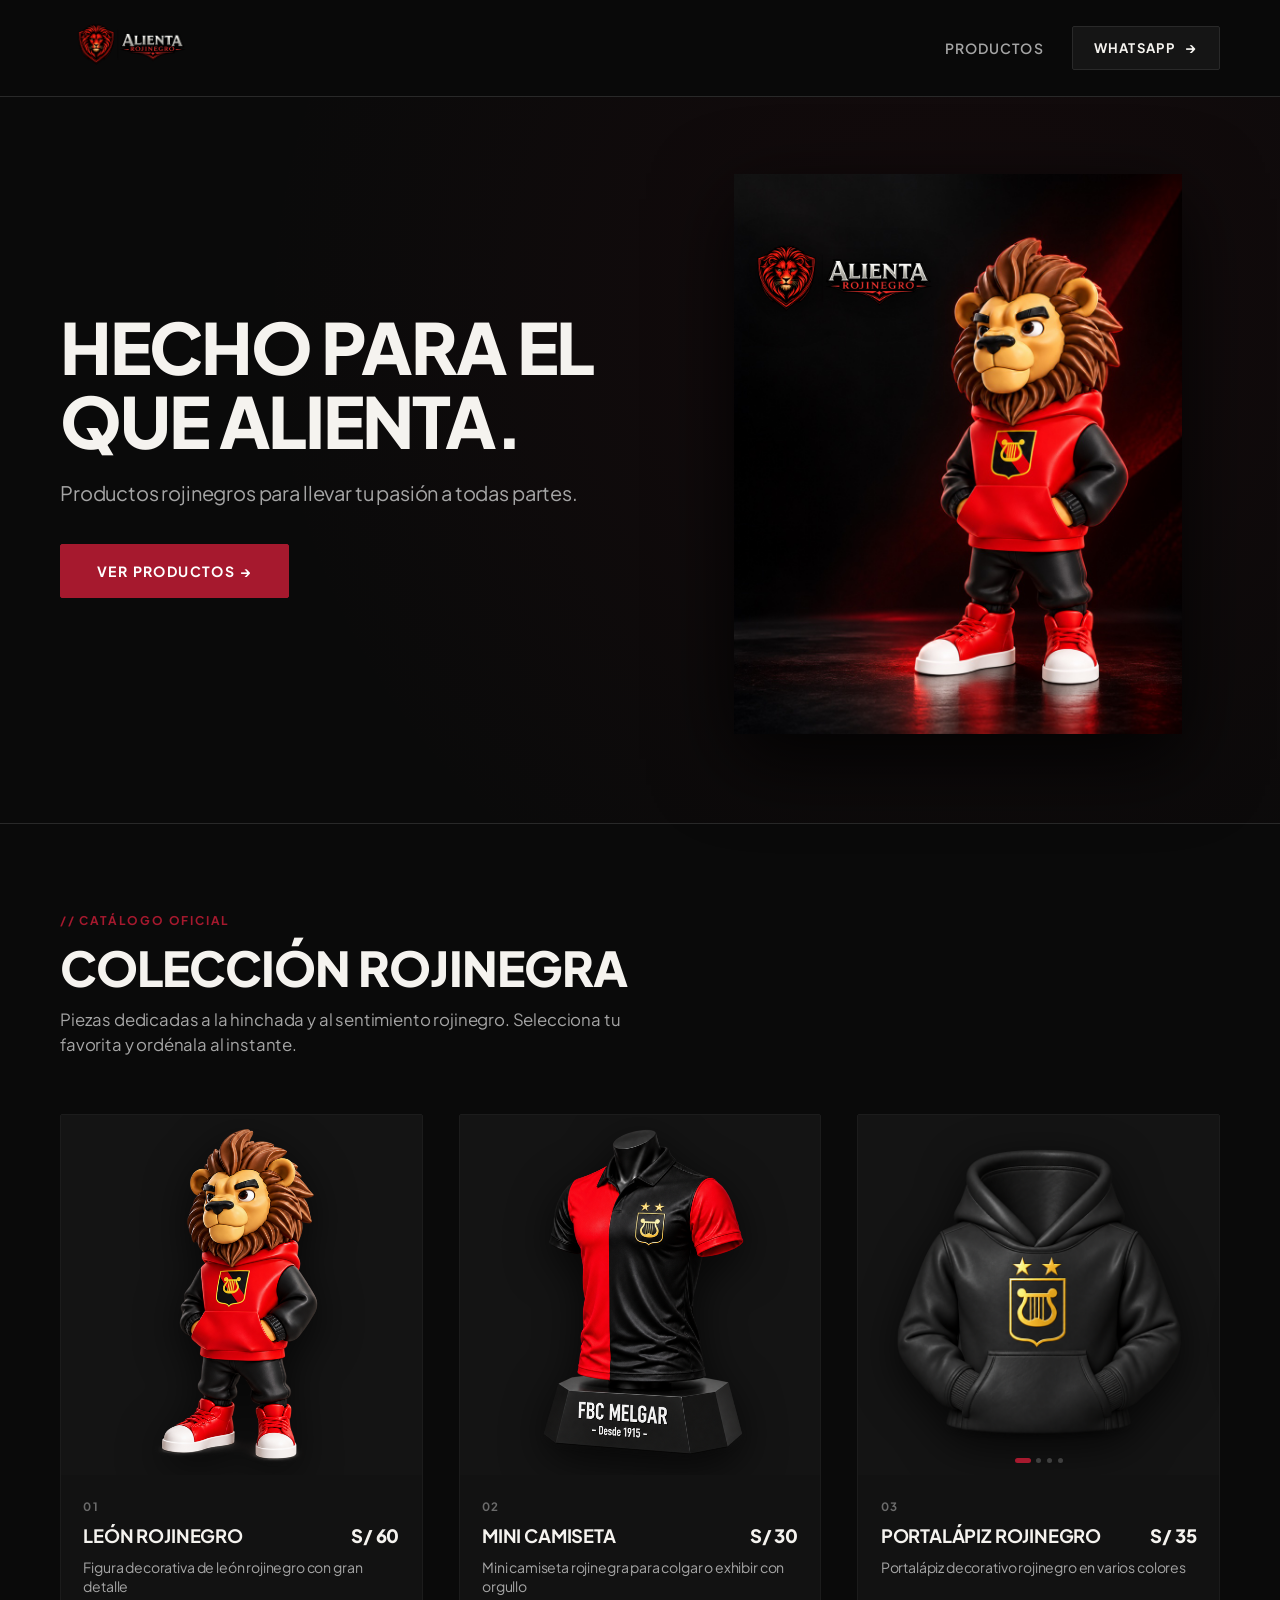
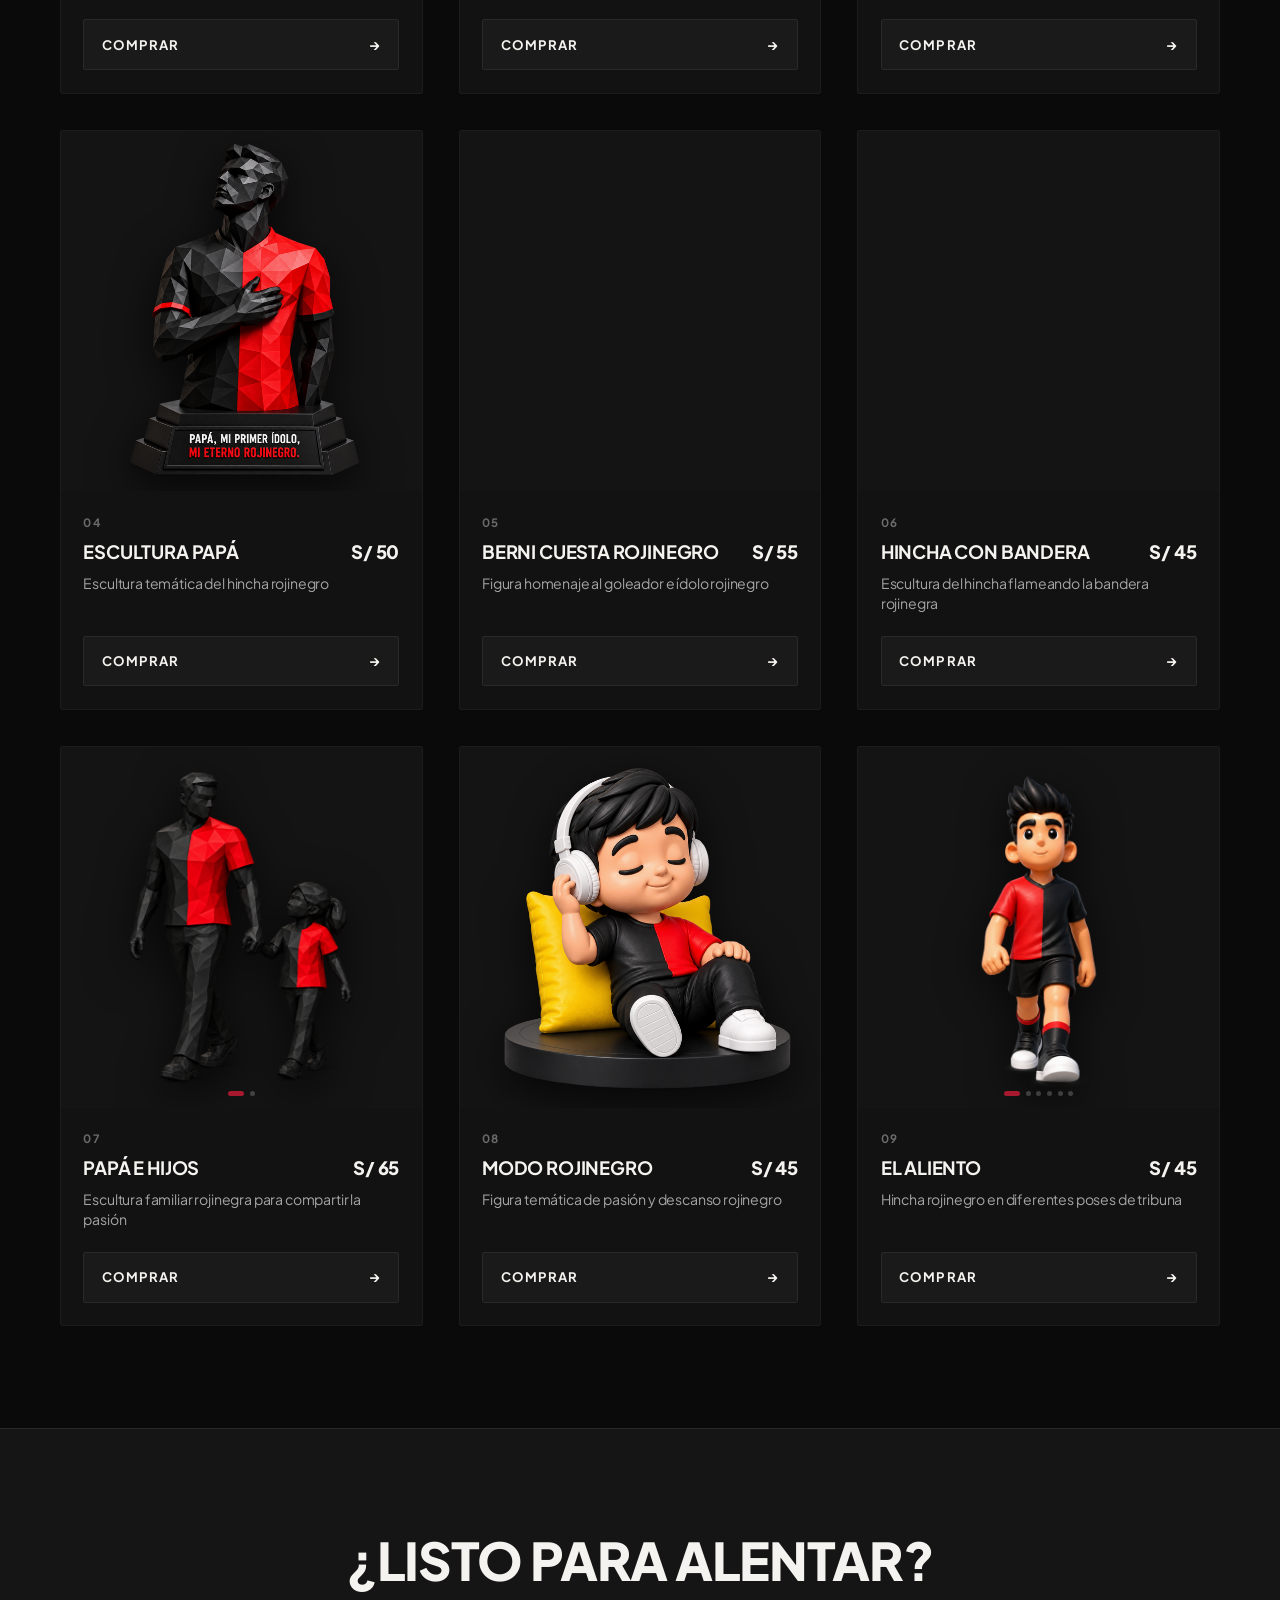
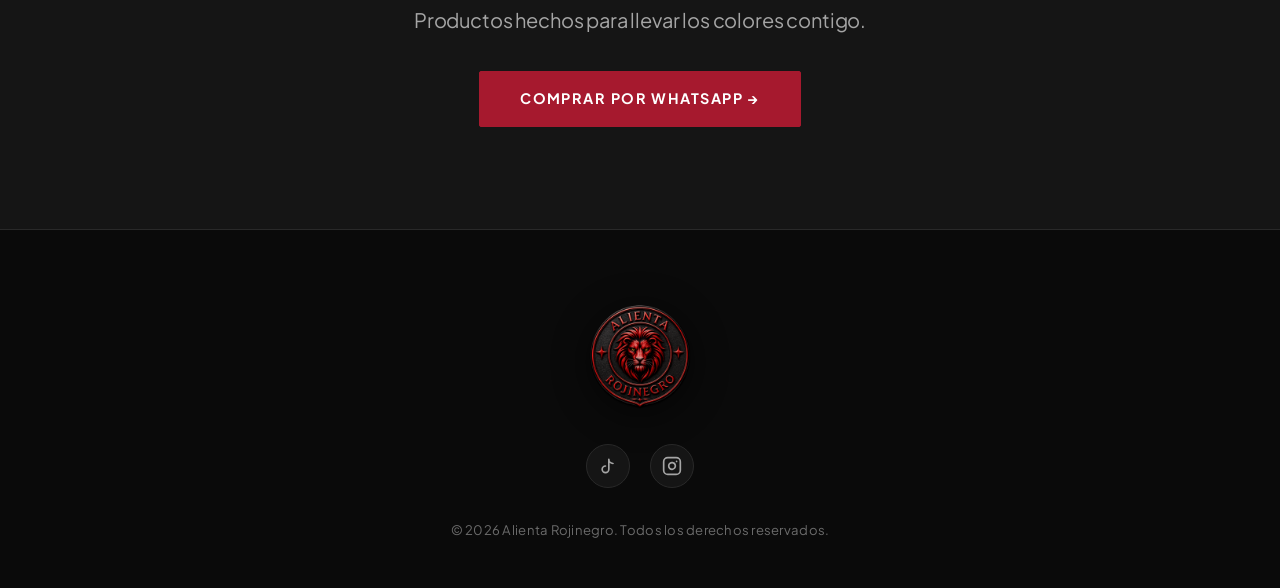
==== commit ddd264ca: "Rendimiento: Optimización profunda de imágenes y carga ultrarrápida para desktop" ====
--- a/index.html
+++ b/index.html
@@ -12,7 +12,7 @@
   <meta property="og:url" content="https://alientarojinegro.com/">
   <meta property="og:title" content="Alienta Rojinegro — Pasión Rojinegra">
   <meta property="og:description" content="Productos rojinegros para llevar tu pasión a todas partes. Catálogo exclusivo con compra directa por WhatsApp.">
-  <meta property="og:image" content="assets/optimized/hero/HERO.png">
+  <meta property="og:image" content="assets/optimized/hero/HERO.jpg">
   
   <!-- Favicon -->
   <link rel="icon" type="image/png" href="favicon.png">
@@ -58,7 +58,10 @@
         
         <div class="hero-visual">
           <div class="hero-image-wrapper">
-            <img src="assets/optimized/hero/HERO.png" alt="Figura de colección Alienta Rojinegro" class="hero-image" fetchpriority="high" onerror="this.src='Imagenes/hero/HERO.png'">
+            <picture class="hero-picture">
+              <source srcset="assets/optimized/hero/HERO.jpg" type="image/jpeg">
+              <img src="assets/optimized/hero/HERO.png" alt="Figura de colección Alienta Rojinegro" class="hero-image" fetchpriority="high" decoding="async" onerror="this.src='Imagenes/hero/HERO.png'">
+            </picture>
             <!-- Logo integrado dentro de la composición fotográfica Hero -->
             <div class="hero-overlay-logo-container">
               <img src="assets/optimized/logos/LogoHorizontal.png" alt="Alienta Rojinegro" class="hero-overlay-logo" onerror="this.src='Imagenes/logos/LogoHorizontal.png'">
